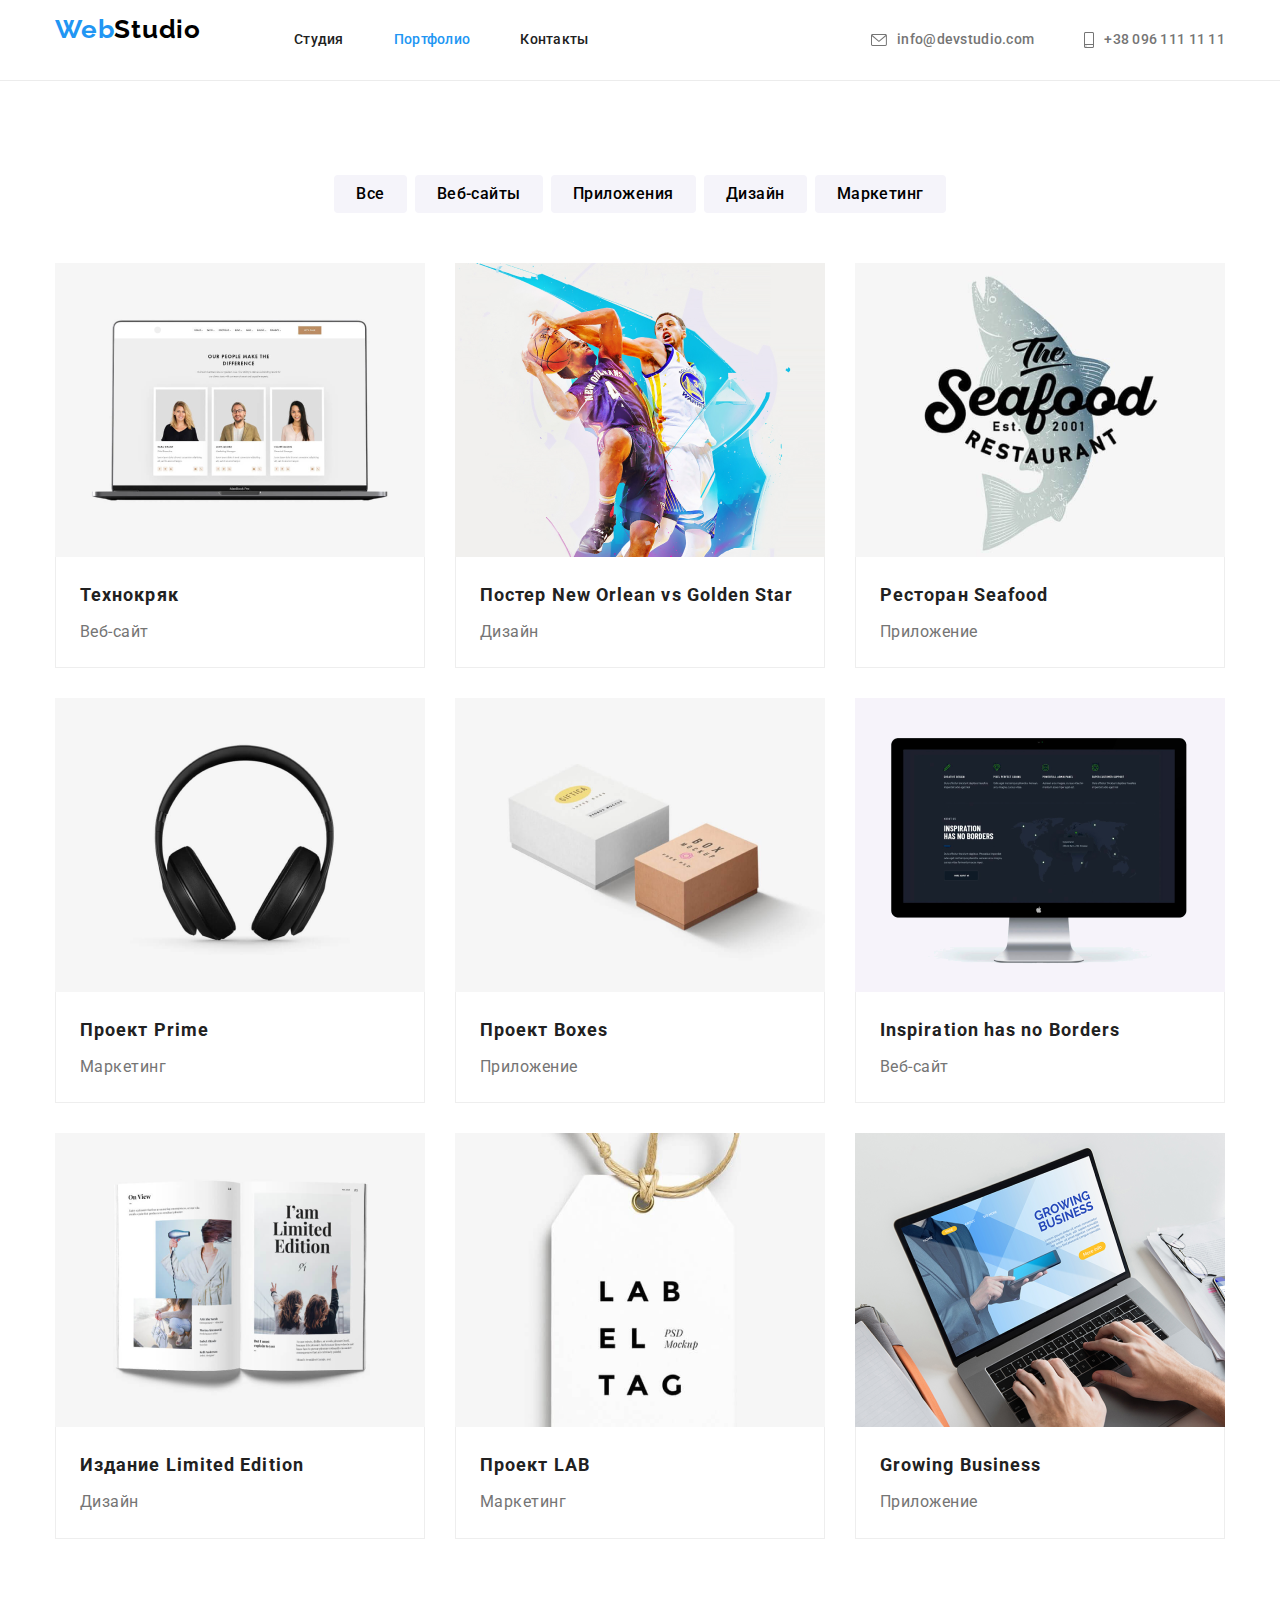
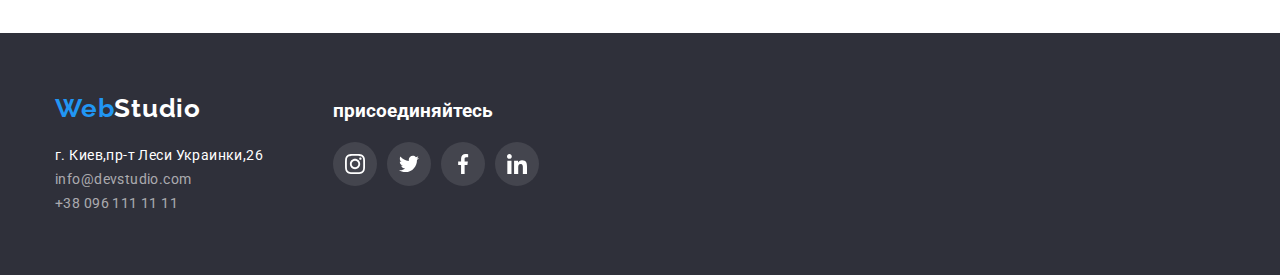
==== portfolio.html @ 0c3e78d5 "клонирование репозитория" ====
<!DOCTYPE html>
<html lang="ru">
  <head>
    <meta charset="UTF-8" />
    <meta http-equiv="X-UA-Compatible" content="IE=edge" />
    <meta name="viewport" content="width=device-width, initial-scale=1.0" />
    <link
      rel="stylesheet"
      href="https://cdnjs.cloudflare.com/ajax/libs/modern-normalize/1.1.0/modern-normalize.min.css"
    />

    <link rel="stylesheet" href="./css/styles.css" />

    <link rel="preconnect" href="https://fonts.googleapis.com" />
    <link rel="preconnect" href="https://fonts.gstatic.com" crossorigin />
    <link
      href="https://fonts.googleapis.com/css2?family=Raleway:wght@700&family=Roboto:wght@400;500;700;900&display=swap"
      rel="stylesheet"
    />
    <title>Портфолио</title>
  </head>
  <body>
    <header class="page-header">
      <div class="conteiner main-nav">
        <a href="portfolio.html" class="logo">
          <span class="logo-text">Web</span>Studio
        </a>
        <nav class="navigation">
          <ul class="site-nav">
            <li class="item"><a href="index.html" class="link">Студия</a></li>
            <li class="item">
              <a href="portfolio.html" class="link link-text">Портфолио</a>
            </li>
            <li class="item"><a href="#" class="link">Контакты</a></li>
          </ul>
        </nav>
        <ul class="nav">
          <li class="item">
            <a href="mailto:info@devstudio.com" class="link-name">
              <svg class="icon-nav" width="16px" height="12px">
                <use href="./images/symbol-defs.svg#mail"></use>
              </svg>
              info@devstudio.com</a
            >
          </li>
          <li class="item">
            <a href="tel:+380961111111" class="link-name">
              <svg class="icon-nav" width="10px" height="16px">
                <use href="./images/symbol-defs.svg#smartphone"></use>
              </svg>
              +38 096 111 11 11</a
            >
          </li>
        </ul>
      </div>
    </header>
    <main>
      <section class="section">
        <div class="conteiner">
          <h1 class="portfolio">portfolio</h1>
          <ul class="work-nav">
            <li class="work-link-list">
              <button type="button" class="work-link">Все</button>
            </li>
            <li class="work-link-list">
              <button type="button" class="work-link">Веб-сайты</button>
            </li>
            <li class="work-link-list">
              <button type="button" class="work-link">Приложения</button>
            </li>
            <li class="work-link-list">
              <button type="button" class="work-link">Дизайн</button>
            </li>
            <li class="work-link-list">
              <button type="button" class="work-link">Маркетинг</button>
            </li>
          </ul>
          <ul class="work-list">
            <li class="work-list-content">
              <a href="#" class="work-content">
                <img
                  src="images/img1.png"
                  alt="Картинка Веб-сайта"
                  width="370"
                />
                <div class="work-list-foot">
                  <h2 class="projects-title">Технокряк</h2>
                  <p class="projects-text">Веб-сайт</p>
                </div>
              </a>
            </li>
            <li class="work-list-content">
              <a href="#" class="work-content">
                <img src="images/img2.png" alt="Постер" width="370" />
                <div class="work-list-foot">
                  <h2 class="projects-title">
                    Постер New Orlean vs Golden Star
                  </h2>
                  <p class="projects-text">Дизайн</p>
                </div>
              </a>
            </li>
            <li class="work-list-content">
              <a href="#" class="work-content">
                <img
                  src="images/img3.png"
                  alt="Логотип ресторана"
                  width="370"
                />
                <div class="work-list-foot">
                  <h2 class="projects-title">Ресторан Seafood</h2>
                  <p class="projects-text">Приложение</p>
                </div>
              </a>
            </li>
            <li class="work-list-content">
              <a href="#" class="work-content">
                <img src="images/img4.png" alt="Проект" width="370" />
                <div class="work-list-foot">
                  <h2 class="projects-title">Проект Prime</h2>
                  <p class="projects-text">Маркетинг</p>
                </div>
              </a>
            </li>
            <li class="work-list-content">
              <a href="#" class="work-content">
                <img src="images/img5.png" alt="Две коробки" width="370" />
                <div class="work-list-foot">
                  <h2 class="projects-title">Проект Boxes</h2>
                  <p class="projects-text">Приложение</p>
                </div>
              </a>
            </li>
            <li class="work-list-content">
              <a href="#" class="work-content">
                <img src="images/img6.png" alt="Экран с сайтом" width="370" />
                <div class="work-list-foot">
                  <h2 class="projects-title">Inspiration has no Borders</h2>
                  <p class="projects-text">Веб-сайт</p>
                </div>
              </a>
            </li>
            <li class="work-list-content">
              <a href="#" class="work-content">
                <img src="images/img7.png" alt="Книга" width="370" />
                <div class="work-list-foot">
                  <h2 class="projects-title">Издание Limited Edition</h2>
                  <p class="projects-text">Дизайн</p>
                </div>
              </a>
            </li>
            <li class="work-list-content">
              <a href="#" class="work-content">
                <img src="images/img8.png" alt="Бирка" width="370" />
                <div class="work-list-foot">
                  <h2 class="projects-title">Проект LAB</h2>
                  <p class="projects-text">Маркетинг</p>
                </div>
              </a>
            </li>
            <li class="work-list-content">
              <a href="#" class="work-content">
                <img src="images/img9.png" alt="Рабочий ноутбук" width="370" />
                <div class="work-list-foot">
                  <h2 class="projects-title">Growing Business</h2>
                  <p class="projects-text">Приложение</p>
                </div>
              </a>
            </li>
          </ul>
        </div>
      </section>
    </main>
    <footer class="footer-text">
      <div class="conteiner footer-conteiner">
        <div class="logo-address">
          <a href="/" class="logo">
            <span class="logo-text">Web</span
            ><span class="logo-text-footer">Studio</span>
          </a>

          <address>
            <ul>
              <li class="address-name">г. Киев,пр-т Леси Украинки,26</li>
              <li>
                <a href="mailto:info@devstudio.com" class="link-list"
                  >info@devstudio.com</a
                >
              </li>
              <li>
                <a href="tel:+380961111111" class="link-list"
                  >+38 096 111 11 11</a
                >
              </li>
            </ul>
          </address>
        </div>

        <div class="socmedia">
          <h3 class="join">присоединяйтесь</h3>
          <ul class="join-list">
            <li class="socmedia-list">
              <a href="" class="link-socmedia icon-instagram">
                <svg class="icon-socmedia" width="20px" height="20px">
                  <use href="./images/symbol-defs.svg#instagram-2"></use>
                </svg>
              </a>
            </li>
            <li class="socmedia-list">
              <a href="" class="link-socmedia icon-twitter">
                <svg class="icon-socmedia" width="20px" height="20px">
                  <use href="./images/symbol-defs.svg#twitter-1"></use>
                </svg>
              </a>
            </li>
            <li class="socmedia-list">
              <a href="" class="link-socmedia icon-facebook">
                <svg class="icon-socmedia" width="20px" height="20px">
                  <use href="./images/symbol-defs.svg#facebook-1"></use>
                </svg>
              </a>
            </li>
            <li class="socmedia-list">
              <a href="" class="link-socmedia icon-linkedin">
                <svg class="icon-socmedia" width="20px" height="20px">
                  <use href="./images/symbol-defs.svg#linkedin-1"></use>
                </svg>
              </a>
            </li>
          </ul>
        </div>
      </div>
    </footer>
  </body>
</html>
---- css/styles.css ----
body {
  font-family: var(--main-font);
  color: var(--axcent-color);
  background-color: var(--bg-color);
}
h1,
h2,
h3,
h4,
h5,
h6 {
  margin-top: 0;
  margin-bottom: 0;
}

img {
  display: block;
}

ul {
  margin: 0;
  padding: 0;
  list-style: none;
  list-style-type: none;
}

p {
  margin-top: 0;
  margin-bottom: 0;
}

a {
  text-decoration: none;
}

button {
  cursor: pointer;
  display: inline-block;
}
/* page header */

.page-header {
  border-bottom: 1px solid var(--border-color-header);
}

.main-nav {
  display: flex;
  align-items: center;
}

/* conteiner */
.conteiner {
  margin-left: auto;
  margin-right: auto;
  padding-left: 15px;
  padding-right: 15px;
  width: 1200px;
  /* outline: 3px solid red; */
}

/* Logo */
.logo {
  font-family: var(--title-font);
  color: var(--logo);
  display: inline-block;
  margin-bottom: 20px;

  font-weight: 700;
  font-size: 26px;
  line-height: 1.2;
  letter-spacing: 0.03em;
}

.logo-text {
  color: var(--hover);
}

.logo-text-footer {
  color: var(--add-color);
}

:root {
  --main-font: Roboto, sans-serif;
  --title-font: Raleway, sans-serif;
  --text-color: #757575;
  --axcent-color: #212121;
  --footer-color: #2f303a;
  --bg-color: #ffffff;
  --hover: #2196f3;
  --focus: rgb(255, 0, 0);
  --vanish-color: rgba(255, 255, 255, 0.6);
  --add-color: #ffffff;
  --add-bg-color: #f5f4fa;
  --bg-button: #188ce8;
  --bg-button-filter: #f5f4fa;
  --border-color: #eeeeee;
  --border-color-header: #ececec;
  --logo: #000000;
  --border-color-media: rgba(255, 255, 255, 0.1);
  --icon-color: #afb1b8;
}

/* nav */

.navigation {
  margin-left: 93px;
}

.site-nav {
  display: flex;
}

.site-nav .item + .item {
  margin-left: 50px;
}

.site-nav .link {
  display: block;
  padding-top: 32px;
  padding-bottom: 32px;

  font-weight: 500;
  font-size: 14px;
  line-height: 1.14;
  letter-spacing: 0.02em;
  color: var(--axcent-color);
}

.site-nav .link-text {
  color: var(--hover);
}

.nav {
  display: flex;
  margin-left: auto;
}

.nav .item + .item {
  margin-left: 50px;
}

.nav .link-name {
  display: flex;
  padding-top: 32px;
  padding-bottom: 32px;
  align-items: center;

  font-weight: 500;
  font-size: 14px;
  line-height: 1.14;
  letter-spacing: 0.02em;
  color: var(--text-color);
}

.icon-nav {
  display: flex;
  margin-right: 10px;
  fill: currentColor;
}

.link-name:hover,
.icon-nav:hover {
  color: var(--hover);
  fill: var(--hover);
}

.link-name:focus,
.icon-nav:focus {
  color: var(--hover);
  fill: var(--hover);
}

.site-nav .link:hover,
.site-nav .link:focus {
  color: var(--hover);
}

/* main */

.section {
  padding-top: 94px;
  padding-bottom: 94px;
}

.section:nth-child(2) {
  padding-bottom: 0;
}

/* Hero */

.hero {
  color: var(--add-color);
  background-color: var(--footer-color);
  max-width: 1600px;
  margin-right: auto;
  margin-left: auto;
}

.overlay {
  text-align: center;

  height: 600px;
  padding: 200px 0;
  outline: 2px solid tomato;
  background-image: linear-gradient(
      to right,
      rgba(47, 48, 58, 0.4),
      rgba(47, 48, 58, 0.4)
    ),
    url(../images/hero.jpg);
  background-position: center;
  background-repeat: no-repeat;
  background-size: cover;
}

.section-text {
  margin-bottom: 30px;
  max-width: 696px;
  margin-left: auto;
  margin-right: auto;

  font-weight: 900;
  font-size: 44px;
  line-height: 1.4;

  letter-spacing: 0.06em;
  text-transform: uppercase;

  color: var(--add-color);
}

.section-button {
  font-weight: 700;
  font-size: 16px;
  line-height: 1.9;

  padding: 10px 32px;

  border-radius: 4px;

  display: inline-block;
  align-items: center;
  text-align: center;
  letter-spacing: 0.06em;

  color: var(--add-color);
  background-color: var(--hover);
}

.section-button:hover {
  background-color: var(--bg-button);
}

.section-button:focus {
  background-color: var(--bg-button);
}

/* section title */

.title-link {
  display: flex;
  flex-wrap: wrap;
}

.title-link .section-title-list + .section-title-list {
  margin-left: 30px;
}

.section-title-list {
  width: 270px;
}

.icon-antenna {
  display: block;
}

.icon-fon {
  display: flex;
  height: 120px;
  margin-bottom: 30px;
  align-items: center;
  justify-content: center;
  background-color: var(--add-bg-color);
}

.title-list {
  font-weight: 700;
  font-size: 14px;
  line-height: 1.14;
  letter-spacing: 0.03em;
  text-transform: uppercase;
  margin-bottom: 10px;
}

.title-text {
  margin-top: 0;
  margin-bottom: 0;
  font-size: 14px;
  line-height: 1.7;
  letter-spacing: 0.03em;

  color: var(--text-color);
}

/* section metier */

.title {
  margin-bottom: 50px;

  font-weight: 700;
  font-size: 36px;
  line-height: 1.2;
  text-align: center;
  letter-spacing: 0.03em;
}

.metier {
  display: flex;
  flex-wrap: wrap;
}

.metier .metier-list + .metier-list {
  margin-left: 30px;
}

/* section information */

.information-content {
  background-color: var(--add-bg-color);
}

.dream-team {
  margin-bottom: 50px;

  font-weight: 700;
  font-size: 36px;
  line-height: 1.2;
  text-align: center;
  letter-spacing: 0.03em;
}

.dream-link {
  display: flex;
  flex-wrap: wrap;
}

.dream-link .dream-list + .dream-list {
  margin-left: 30px;
}

.dream-list {
  box-shadow: 0px 1px 3px rgba(0, 0, 0, 0.12), 0px 1px 1px rgba(0, 0, 0, 0.14),
    0px 2px 1px rgba(0, 0, 0, 0.2);
  border-radius: 0px 0px 4px 4px;
}

.dream-list-foot {
  text-align: center;
  padding-top: 30px;
  padding-bottom: 30px;

  background-color: var(--add-color);
}

.dream-list-foot .name-list {
  margin-bottom: 10px;
}

.name-list {
  font-weight: 500;
  font-size: 16px;
  line-height: 1.2;

  letter-spacing: 0.03em;
}

.profession-list {
  margin-bottom: 16px;
  font-size: 16px;
  line-height: 1.2;

  letter-spacing: 0.03em;

  color: var(--text-color);
}

.dream-list-socmedia {
  display: flex;
  justify-content: center;
}

.dream-icon-socmedia {
  margin-right: 10px;
}

.dream-icon-socmedia:last-child {
  margin-right: 0;
}

.dream-link-socmedia {
  display: flex;
  width: 44px;
  height: 44px;

  justify-content: center;
  align-items: center;
  border-radius: 50%;
  color: var(--icon-color);
  background-color: var(--add-color);
}

.icon-socmedia {
  fill: currentColor;
}

.dream-link-socmedia:focus,
.dream-link-socmedia:hover {
  color: var(--add-color);
  background-color: var(--hover);
}

/* Client */

.clients {
  font-weight: 700;
  font-size: 36px;
  line-height: 42px;
  text-align: center;
  margin-bottom: 50px;

  letter-spacing: 0.03em;

  text-align: center;
}

.client {
  margin-right: 30px;
}

.client:last-child {
  margin-right: 0;
}

.clients-list {
  display: flex;
}

.clients-icon-list {
  display: flex;
  align-items: center;
  justify-content: center;
  width: 170px;
  height: 92px;
  margin-right: 30px;

  border: 1px solid currentColor;
  border-radius: 4px;
  color: var(--icon-color);
}

.clients-icon-list:last-child {
  margin-right: 0;
}

.clients-icon-list:hover,
.clients-icon-list:focus {
  color: var(--hover);
}

.icon-clients {
  fill: currentColor;
}

/* Portfolio */

.portfolio {
  position: absolute;
  width: 1px;
  height: 1px;
  margin: -1px;
  border: 0;
  padding: 0;

  white-space: nowrap;
  clip-path: inset(100%);
  clip: rect(0 0 0 0);
  overflow: hidden;
}

.work-nav {
  display: flex;
  margin-bottom: 50px;
  justify-content: center;
}

.work-link {
  padding: 6px 22px;

  font-weight: 500;
  font-size: 16px;
  line-height: 1.6;
  border-radius: 4px;
  border: 0;

  letter-spacing: 0.03em;

  background-color: var(--bg-button-filter);
}

.work-nav .work-link-list + .work-link-list {
  margin-left: 8px;
}

.work-link-list:hover,
.work-link-list:focus {
  box-shadow: 0px 3px 1px rgba(0, 0, 0, 0.1), 0px 1px 2px rgba(0, 0, 0, 0.08),
    0px 2px 2px rgba(0, 0, 0, 0.12);
  border-radius: 4px;
}

.work-list {
  display: flex;
  flex-wrap: wrap;
}

.work-list-content {
  width: 370px;
  margin-right: 30px;
  margin-bottom: 30px;
}

.work-content {
  display: block;
}

.work-content:hover,
.work-content:focus {
  box-shadow: 0px 1px 1px rgba(0, 0, 0, 0.12), 0px 4px 4px rgba(0, 0, 0, 0.06),
    1px 4px 6px rgba(0, 0, 0, 0.16);
}

.work-list-content:nth-child(3n) {
  margin-right: 0;
}

.work-list-content:nth-last-child(-n + 3) {
  margin-bottom: 0;
}

.work-list-foot {
  padding: 20px 24px;
  border-right: 1px solid var(--border-color);
  border-left: 1px solid var(--border-color);
  border-bottom: 1px solid var(--border-color);
}

.work-link:hover {
  color: var(--add-color);
  background-color: var(--hover);
}

.work-link:focus {
  color: var(--bg-color);
  background-color: var(--hover);
}

.projects-title {
  font-weight: 700;
  font-size: 18px;
  line-height: 2;
  margin-bottom: 4px;

  letter-spacing: 0.06em;

  color: var(--axcent-color);
}

.projects-text {
  font-size: 16px;
  line-height: 1.9;

  letter-spacing: 0.03em;

  color: var(--text-color);
}

/* Footer */

address {
  font-style: normal;
}

.footer-conteiner {
  display: flex;
  align-items: baseline;
}

.logo-address {
  display: inline-block;
}

.address-name {
  font-size: 14px;
  line-height: 1.7;

  letter-spacing: 0.03em;

  color: var(--add-color);
}
.link-list {
  font-size: 14px;
  line-height: 1.7;

  letter-spacing: 0.03em;

  color: var(--vanish-color);
}

.link-list:hover {
  color: var(--hover);
}

.link-list:focus {
  color: var(--hover);
}

.footer-text {
  padding: 60px 0;
  background-color: var(--footer-color);
}

.join {
  margin-bottom: 20px;
  color: var(--add-color);
}

.join-list {
  display: flex;
}

.socmedia {
  display: inline-block;
  margin-left: 70px;
}

.link-socmedia {
  display: flex;
  width: 44px;
  height: 44px;

  background-repeat: no-repeat;
  background-size: 20px;
  background-position: center;
  justify-content: center;
  align-items: center;

  border-radius: 50%;
  background-color: var(--border-color-media);
  color: var(--add-color);
}

.socmedia-list {
  margin-right: 10px;
}

.socmedia-list:last-child {
  margin-right: 0;
}

.link-socmedia:hover,
.link-socmedia:focus {
  background-color: var(--hover);
  fill: currentColor;
}
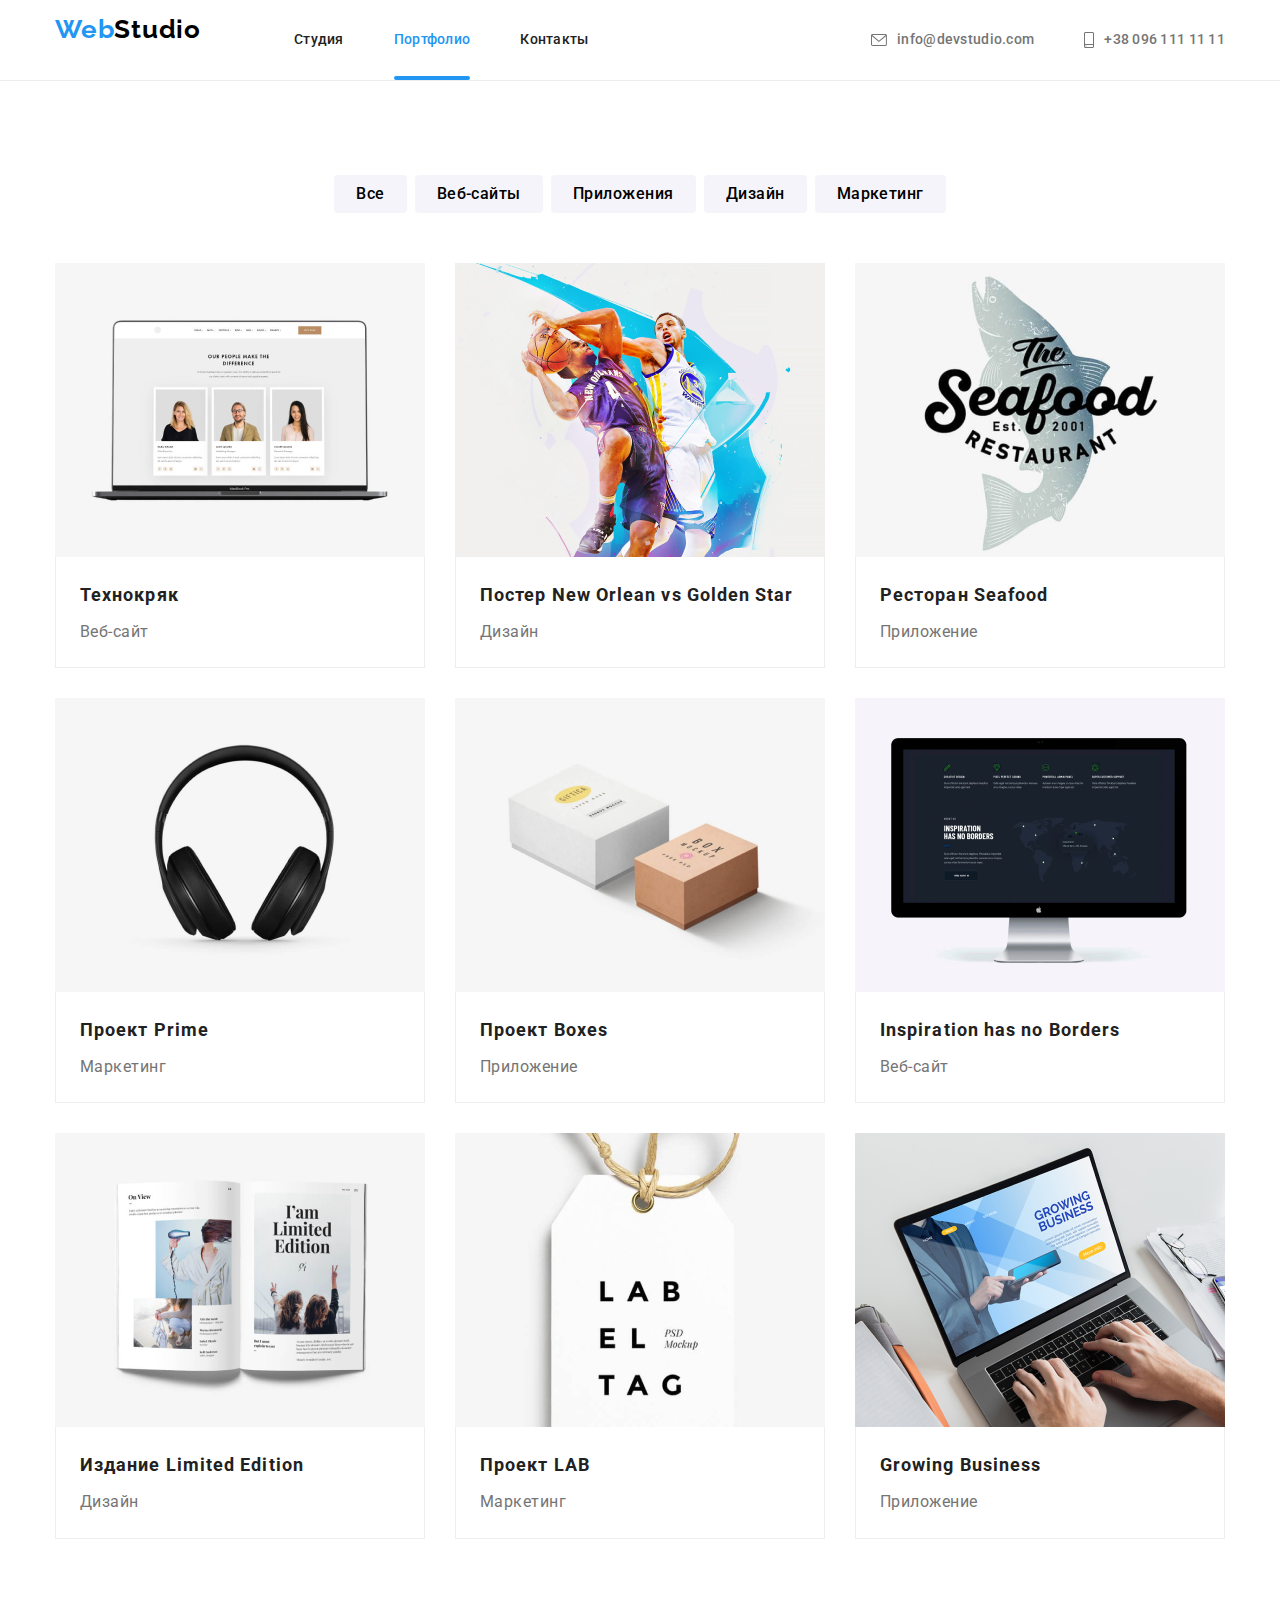
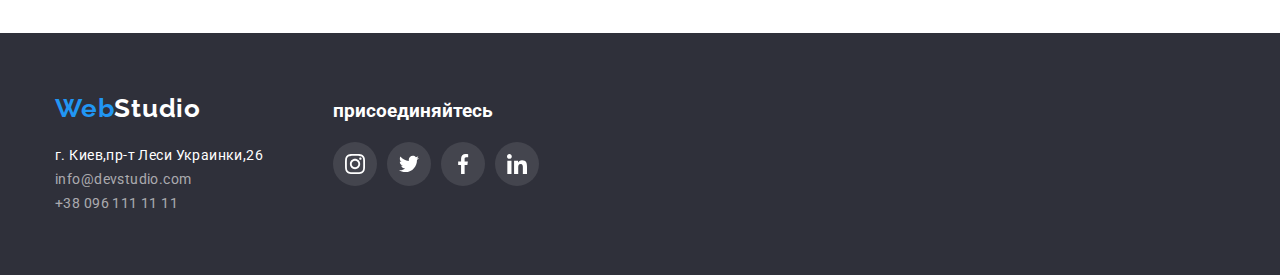
==== commit c75606d0: "анимированние элементов" ====
--- a/portfolio.html
+++ b/portfolio.html
@@ -78,11 +78,21 @@
           <ul class="work-list">
             <li class="work-list-content">
               <a href="#" class="work-content">
-                <img
-                  src="images/img1.png"
-                  alt="Картинка Веб-сайта"
-                  width="370"
-                />
+                <div class="product-thumb">
+                  <img
+                    src="images/img1.png"
+                    alt="Картинка Веб-сайта"
+                    width="370"
+                  />
+                  <div class="product-actions">
+                    <p class="text-thumb">
+                      Ресурс предлагает комплексные предложения с разным уровнем
+                      функционала и сервисов. Все это позволит посетителю
+                      получить исчерпывающие сведения о компании или частном
+                      лице.
+                    </p>
+                  </div>
+                </div>
                 <div class="work-list-foot">
                   <h2 class="projects-title">Технокряк</h2>
                   <p class="projects-text">Веб-сайт</p>
@@ -91,7 +101,18 @@
             </li>
             <li class="work-list-content">
               <a href="#" class="work-content">
-                <img src="images/img2.png" alt="Постер" width="370" />
+                <div class="product-thumb">
+                  <img src="images/img2.png" alt="Постер" width="370" />
+                  <div class="product-actions">
+                    <p class="text-thumb">
+                      Ресурс предлагает комплексные предложения с разным уровнем
+                      функционала и сервисов. Все это позволит посетителю
+                      получить исчерпывающие сведения о компании или частном
+                      лице.
+                    </p>
+                  </div>
+                </div>
+
                 <div class="work-list-foot">
                   <h2 class="projects-title">
                     Постер New Orlean vs Golden Star
@@ -102,11 +123,22 @@
             </li>
             <li class="work-list-content">
               <a href="#" class="work-content">
-                <img
-                  src="images/img3.png"
-                  alt="Логотип ресторана"
-                  width="370"
-                />
+                <div class="product-thumb">
+                  <img
+                    src="images/img3.png"
+                    alt="Логотип ресторана"
+                    width="370"
+                  />
+                  <div class="product-actions">
+                    <p class="text-thumb">
+                      Ресурс предлагает комплексные предложения с разным уровнем
+                      функционала и сервисов. Все это позволит посетителю
+                      получить исчерпывающие сведения о компании или частном
+                      лице.
+                    </p>
+                  </div>
+                </div>
+
                 <div class="work-list-foot">
                   <h2 class="projects-title">Ресторан Seafood</h2>
                   <p class="projects-text">Приложение</p>
@@ -115,7 +147,18 @@
             </li>
             <li class="work-list-content">
               <a href="#" class="work-content">
-                <img src="images/img4.png" alt="Проект" width="370" />
+                <div class="product-thumb">
+                  <img src="images/img4.png" alt="Проект" width="370" />
+                  <div class="product-actions">
+                    <p class="text-thumb">
+                      Ресурс предлагает комплексные предложения с разным уровнем
+                      функционала и сервисов. Все это позволит посетителю
+                      получить исчерпывающие сведения о компании или частном
+                      лице.
+                    </p>
+                  </div>
+                </div>
+
                 <div class="work-list-foot">
                   <h2 class="projects-title">Проект Prime</h2>
                   <p class="projects-text">Маркетинг</p>
@@ -124,7 +167,18 @@
             </li>
             <li class="work-list-content">
               <a href="#" class="work-content">
-                <img src="images/img5.png" alt="Две коробки" width="370" />
+                <div class="product-thumb">
+                  <img src="images/img5.png" alt="Две коробки" width="370" />
+                  <div class="product-actions">
+                    <p class="text-thumb">
+                      Ресурс предлагает комплексные предложения с разным уровнем
+                      функционала и сервисов. Все это позволит посетителю
+                      получить исчерпывающие сведения о компании или частном
+                      лице.
+                    </p>
+                  </div>
+                </div>
+
                 <div class="work-list-foot">
                   <h2 class="projects-title">Проект Boxes</h2>
                   <p class="projects-text">Приложение</p>
@@ -133,7 +187,18 @@
             </li>
             <li class="work-list-content">
               <a href="#" class="work-content">
-                <img src="images/img6.png" alt="Экран с сайтом" width="370" />
+                <div class="product-thumb">
+                  <img src="images/img6.png" alt="Экран с сайтом" width="370" />
+                  <div class="product-actions">
+                    <p class="text-thumb">
+                      Ресурс предлагает комплексные предложения с разным уровнем
+                      функционала и сервисов. Все это позволит посетителю
+                      получить исчерпывающие сведения о компании или частном
+                      лице.
+                    </p>
+                  </div>
+                </div>
+
                 <div class="work-list-foot">
                   <h2 class="projects-title">Inspiration has no Borders</h2>
                   <p class="projects-text">Веб-сайт</p>
@@ -142,7 +207,18 @@
             </li>
             <li class="work-list-content">
               <a href="#" class="work-content">
-                <img src="images/img7.png" alt="Книга" width="370" />
+                <div class="product-thumb">
+                  <img src="images/img7.png" alt="Книга" width="370" />
+                  <div class="product-actions">
+                    <p class="text-thumb">
+                      Ресурс предлагает комплексные предложения с разным уровнем
+                      функционала и сервисов. Все это позволит посетителю
+                      получить исчерпывающие сведения о компании или частном
+                      лице.
+                    </p>
+                  </div>
+                </div>
+
                 <div class="work-list-foot">
                   <h2 class="projects-title">Издание Limited Edition</h2>
                   <p class="projects-text">Дизайн</p>
@@ -151,7 +227,18 @@
             </li>
             <li class="work-list-content">
               <a href="#" class="work-content">
-                <img src="images/img8.png" alt="Бирка" width="370" />
+                <div class="product-thumb">
+                  <img src="images/img8.png" alt="Бирка" width="370" />
+                  <div class="product-actions">
+                    <p class="text-thumb">
+                      Ресурс предлагает комплексные предложения с разным уровнем
+                      функционала и сервисов. Все это позволит посетителю
+                      получить исчерпывающие сведения о компании или частном
+                      лице.
+                    </p>
+                  </div>
+                </div>
+
                 <div class="work-list-foot">
                   <h2 class="projects-title">Проект LAB</h2>
                   <p class="projects-text">Маркетинг</p>
@@ -160,7 +247,22 @@
             </li>
             <li class="work-list-content">
               <a href="#" class="work-content">
-                <img src="images/img9.png" alt="Рабочий ноутбук" width="370" />
+                <div class="product-thumb">
+                  <img
+                    src="images/img9.png"
+                    alt="Рабочий ноутбук"
+                    width="370"
+                  />
+                  <div class="product-actions">
+                    <p class="text-thumb">
+                      Ресурс предлагает комплексные предложения с разным уровнем
+                      функционала и сервисов. Все это позволит посетителю
+                      получить исчерпывающие сведения о компании или частном
+                      лице.
+                    </p>
+                  </div>
+                </div>
+
                 <div class="work-list-foot">
                   <h2 class="projects-title">Growing Business</h2>
                   <p class="projects-text">Приложение</p>
--- a/css/styles.css
+++ b/css/styles.css
@@ -98,6 +98,8 @@
   --logo: #000000;
   --border-color-media: rgba(255, 255, 255, 0.1);
   --icon-color: #afb1b8;
+  --bg-color-backdrop: rgba(0, 0, 0, 0.2);
+  --timing-function: cubic-bezier(0.4, 0, 0.2, 1);
 }
 
 /* nav */
@@ -124,10 +126,32 @@
   line-height: 1.14;
   letter-spacing: 0.02em;
   color: var(--axcent-color);
+
+  transition-property: color, background-color, box-shadow;
+  transition-duration: 250ms;
+  transition-timing-function: var(--timing-function);
 }
 
 .site-nav .link-text {
   color: var(--hover);
+  position: relative;
+}
+
+.link-text::after {
+  content: "";
+  display: block;
+  position: absolute;
+  width: 100%;
+  height: 4px;
+  left: 0;
+  bottom: 0;
+  border-radius: 2px;
+  background-color: var(--hover);
+  opacity: 0;
+}
+
+.link-text::after {
+  opacity: 1;
 }
 
 .nav {
@@ -150,8 +174,11 @@
   line-height: 1.14;
   letter-spacing: 0.02em;
   color: var(--text-color);
-}
-
+
+  transition-property: color, background-color, box-shadow;
+  transition-duration: 250ms;
+  transition-timing-function: var(--timing-function);
+}
 .icon-nav {
   display: flex;
   margin-right: 10px;
@@ -201,7 +228,7 @@
 
   height: 600px;
   padding: 200px 0;
-  outline: 2px solid tomato;
+
   background-image: linear-gradient(
       to right,
       rgba(47, 48, 58, 0.4),
@@ -245,6 +272,10 @@
 
   color: var(--add-color);
   background-color: var(--hover);
+
+  transition-property: color, background-color, box-shadow;
+  transition-duration: 250ms;
+  transition-timing-function: var(--timing-function);
 }
 
 .section-button:hover {
@@ -253,6 +284,66 @@
 
 .section-button:focus {
   background-color: var(--bg-button);
+}
+
+.backdrop {
+  position: fixed;
+
+  top: 0;
+  right: 0;
+  width: 100%;
+  height: 100%;
+  background: var(--bg-color-backdrop);
+
+  opacity: 1;
+  transition-property: color, opacity, background-color, box-shadow;
+  transition-duration: 250ms;
+  transition-timing-function: var(--timing-function);
+}
+
+.backdrop.is-hidden {
+  visibility: hidden;
+  opacity: 0;
+  pointer-events: none;
+}
+
+.backdrop.is-hidden .modal {
+  transform: translate(-50%, -50%) scale(1.5);
+}
+
+.modal {
+  position: absolute;
+  top: 50%;
+  left: 50%;
+  transform: translate(-50%, -50%) scale(1);
+
+  min-width: 528px;
+  min-height: 581px;
+
+  transition-property: transform;
+  transition-duration: 250ms;
+  transition-timing-function: var(--timing-function);
+
+  background: var(--add-color);
+  box-shadow: 0px 1px 3px rgba(0, 0, 0, 0.12), 0px 1px 1px rgba(0, 0, 0, 0.14),
+    0px 2px 1px rgba(0, 0, 0, 0.2);
+  border-radius: 4px;
+}
+
+.icon-modal-close {
+  display: flex;
+  width: 30px;
+  height: 30px;
+  cursor: pointer;
+  align-items: center;
+  justify-content: center;
+  margin-left: auto;
+  border: 1px solid rgba(0, 0, 0, 0.1);
+  border-radius: 50%;
+  box-sizing: border-box;
+}
+
+.modal {
 }
 
 /* section title */
@@ -323,6 +414,34 @@
   margin-left: 30px;
 }
 
+.metier-list {
+  position: relative;
+  color: var(--add-color);
+}
+
+.metier-thumb {
+  display: inline-block;
+  position: absolute;
+  content: "";
+
+  width: 100%;
+  height: 70px;
+  bottom: 0;
+  left: 0;
+
+  padding: 27px 82px;
+
+  font-weight: 700;
+  font-size: 14px;
+  line-height: 0.9;
+
+  letter-spacing: 0.03em;
+  text-transform: uppercase;
+
+  background: rgba(47, 48, 58, 0.8);
+  color: var(--add-color);
+}
+
 /* section information */
 
 .information-content {
@@ -407,6 +526,10 @@
   border-radius: 50%;
   color: var(--icon-color);
   background-color: var(--add-color);
+
+  transition-property: color, background-color, box-shadow;
+  transition-duration: 250ms;
+  transition-timing-function: var(--timing-function);
 }
 
 .icon-socmedia {
@@ -456,6 +579,10 @@
   border: 1px solid currentColor;
   border-radius: 4px;
   color: var(--icon-color);
+
+  transition-property: color, background-color, box-shadow;
+  transition-duration: 250ms;
+  transition-timing-function: var(--timing-function);
 }
 
 .clients-icon-list:last-child {
@@ -505,6 +632,10 @@
   letter-spacing: 0.03em;
 
   background-color: var(--bg-button-filter);
+
+  transition-property: color, background-color, box-shadow;
+  transition-duration: 250ms;
+  transition-timing-function: var(--timing-function);
 }
 
 .work-nav .work-link-list + .work-link-list {
@@ -531,12 +662,52 @@
 
 .work-content {
   display: block;
+
+  transition-property: color, transform, background-color, box-shadow;
+  transition-duration: 250ms;
+  transition-timing-function: var(--timing-function);
 }
 
 .work-content:hover,
 .work-content:focus {
   box-shadow: 0px 1px 1px rgba(0, 0, 0, 0.12), 0px 4px 4px rgba(0, 0, 0, 0.06),
     1px 4px 6px rgba(0, 0, 0, 0.16);
+}
+
+.product-thumb {
+  position: relative;
+  color: var(--add-color);
+  overflow: hidden;
+}
+
+.product-actions {
+  display: inline-block;
+  position: absolute;
+  content: "";
+
+  width: 100%;
+  height: 100%;
+  top: 0;
+  left: 0;
+
+  padding: 63px 24px;
+
+  font-weight: 400;
+  font-size: 18px;
+  line-height: 1.56;
+
+  letter-spacing: 0.03em;
+
+  transform: translateY(100%);
+  background: rgba(33, 150, 243, 0.9);
+
+  transition-property: color, transform, background-color, box-shadow;
+  transition-duration: 250ms;
+  transition-timing-function: var(--timing-function);
+}
+
+.work-content:hover .product-actions {
+  transform: translateY(0);
 }
 
 .work-list-content:nth-child(3n) {
@@ -614,6 +785,10 @@
   letter-spacing: 0.03em;
 
   color: var(--vanish-color);
+
+  transition-property: color, background-color, box-shadow;
+  transition-duration: 250ms;
+  transition-timing-function: var(--timing-function);
 }
 
 .link-list:hover {
@@ -657,6 +832,10 @@
   border-radius: 50%;
   background-color: var(--border-color-media);
   color: var(--add-color);
+
+  transition-property: color, background-color, box-shadow;
+  transition-duration: 250ms;
+  transition-timing-function: var(--timing-function);
 }
 
 .socmedia-list {
